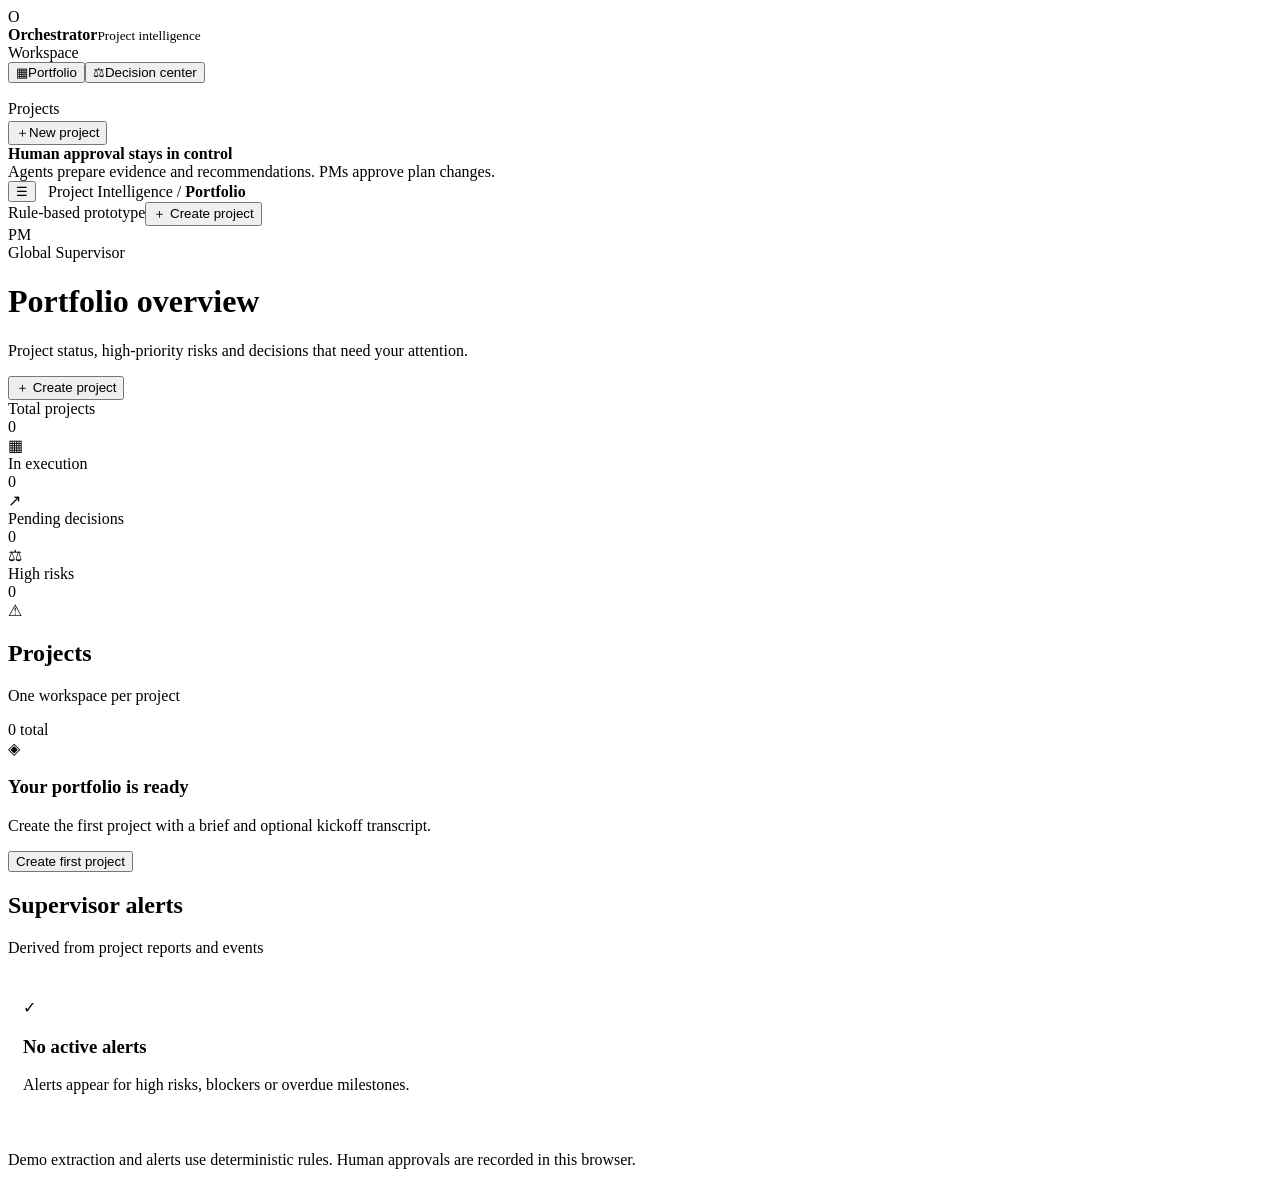
==== frontend/index.html @ 61e3d840 "feat: move existing frontend into /frontend" ====
<!doctype html>
<html lang="en">
<head>
  <meta charset="utf-8">
  <meta name="viewport" content="width=device-width, initial-scale=1">
  <meta name="theme-color" content="#f4f7fb">
  <title>Orchestrator | Project Intelligence</title>
  <link rel="stylesheet" href="styles.css">
</head>
<body>
  <div id="app"></div>
  <script src="app.js"></script>
</body>
</html>
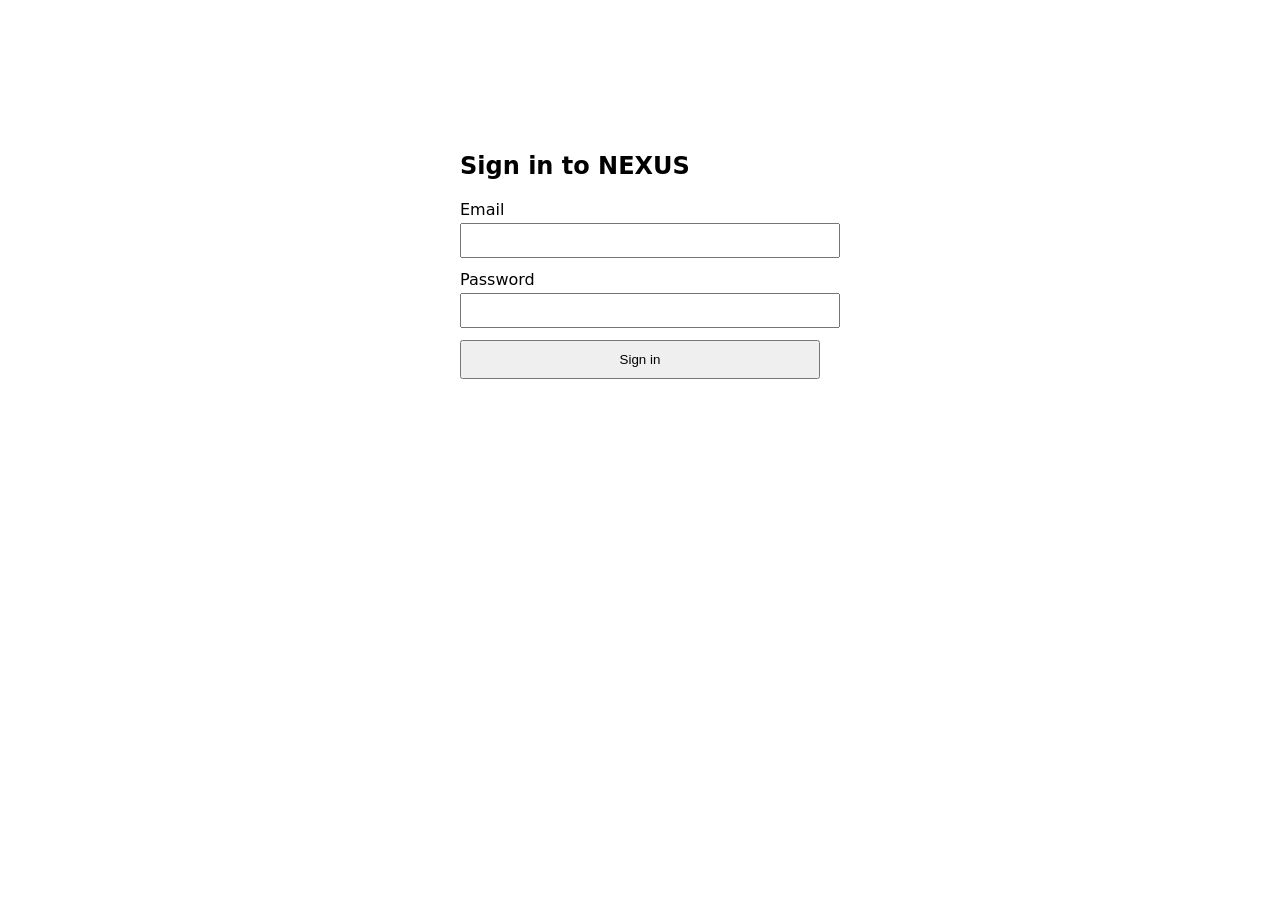
==== commit 7eeff955: "feat: frontend login screen and CORS" ====
--- a/frontend/index.html
+++ b/frontend/index.html
@@ -9,6 +9,15 @@
 </head>
 <body>
   <div id="app"></div>
-  <script src="app.js"></script>
+  <script src="auth.js"></script>
+  <script>
+    if (getToken()) {
+      const s = document.createElement("script");
+      s.src = "app.js";
+      document.body.appendChild(s);
+    } else {
+      showLogin();
+    }
+  </script>
 </body>
 </html>
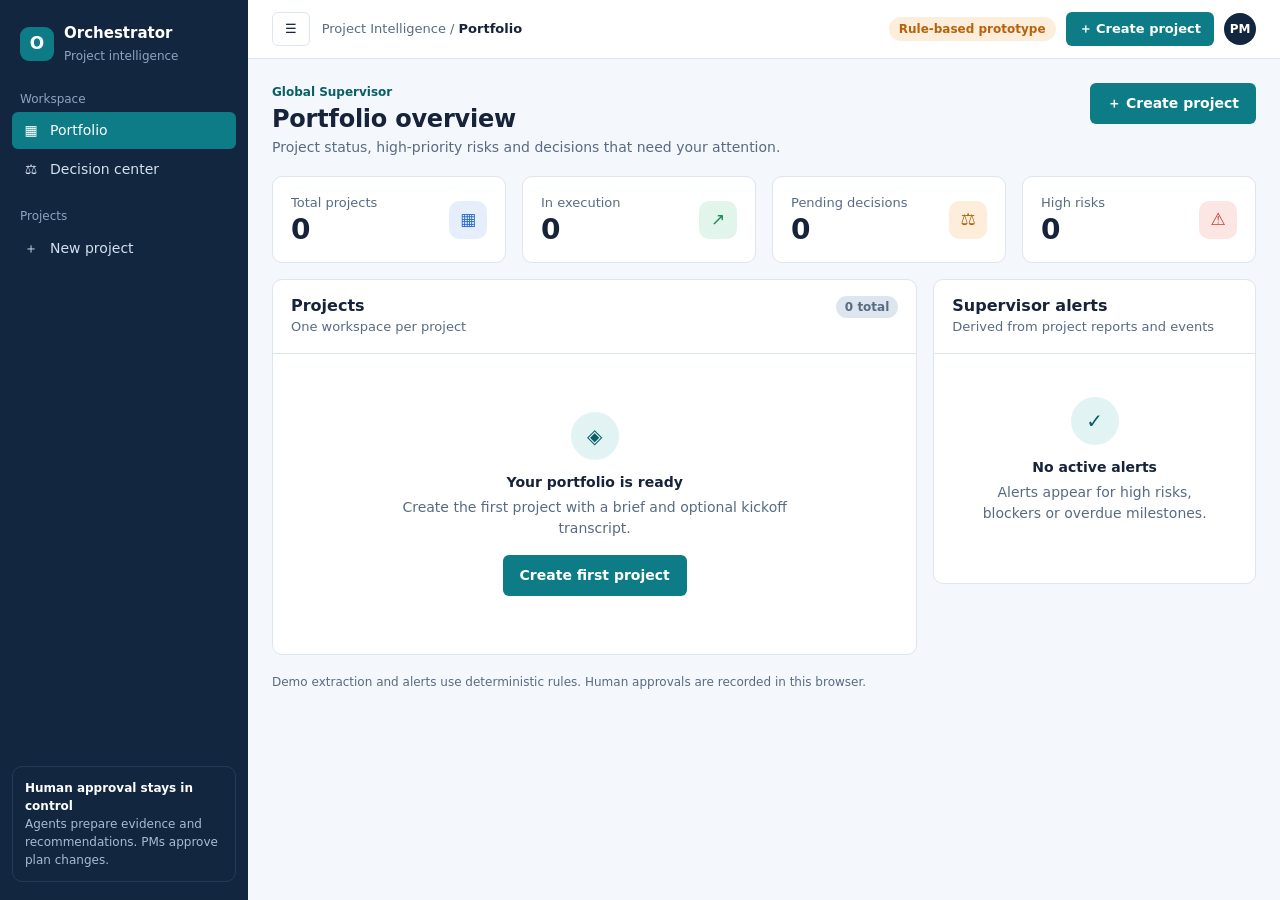
==== commit 7967b3ae: "feat(m3): NEXUS milestone 3 implementation" ====
--- a/frontend/index.html
+++ b/frontend/index.html
@@ -9,15 +9,6 @@
 </head>
 <body>
   <div id="app"></div>
-  <script src="auth.js"></script>
-  <script>
-    if (getToken()) {
-      const s = document.createElement("script");
-      s.src = "app.js";
-      document.body.appendChild(s);
-    } else {
-      showLogin();
-    }
-  </script>
+  <script src="app.js"></script>
 </body>
 </html>
--- a/frontend/styles.css
+++ b/frontend/styles.css
@@ -0,0 +1,355 @@
+/* Orchestrator | Project Intelligence — stylesheet
+   Written to match the class names used in app.js and index.html. */
+
+:root {
+  --bg: #f4f7fb;
+  --surface: #ffffff;
+  --ink: #17233a;
+  --ink-soft: #586b83;
+  --line: #dde5ef;
+  --navy: #12263f;
+  --navy-line: #243b58;
+  --accent: #0e7c86;
+  --accent-dark: #0a5f67;
+  --accent-tint: #e2f3f4;
+  --blue: #2f6fd1;
+  --blue-tint: #e6eefb;
+  --green: #1e8a54;
+  --green-tint: #e2f5ea;
+  --orange: #b8620b;
+  --orange-tint: #fdeedb;
+  --red: #c0392b;
+  --red-tint: #fbe6e3;
+  --radius: 10px;
+  --radius-sm: 6px;
+  --font: "Segoe UI", system-ui, -apple-system, "Helvetica Neue", Arial, sans-serif;
+}
+
+* { box-sizing: border-box; }
+
+html, body { margin: 0; height: 100%; }
+
+body {
+  font-family: var(--font);
+  font-size: 14px;
+  line-height: 1.5;
+  color: var(--ink);
+  background: var(--bg);
+}
+
+h1, h2, h3, p { margin: 0; }
+h1 { font-size: 24px; line-height: 1.2; letter-spacing: -0.01em; }
+h2 { font-size: 16px; line-height: 1.3; }
+h3 { font-size: 14px; }
+ul { margin: 8px 0 0; padding-left: 18px; color: var(--ink-soft); }
+li { margin-bottom: 4px; }
+
+:focus-visible {
+  outline: 2px solid var(--accent);
+  outline-offset: 2px;
+}
+
+/* ---------- Layout shell ---------- */
+.app-shell { display: flex; min-height: 100vh; }
+
+.sidebar {
+  width: 248px;
+  flex-shrink: 0;
+  background: var(--navy);
+  color: #d5e0ee;
+  padding: 18px 12px;
+  display: flex;
+  flex-direction: column;
+  position: sticky;
+  top: 0;
+  height: 100vh;
+  overflow-y: auto;
+}
+
+.brand { display: flex; align-items: center; gap: 10px; padding: 4px 8px 18px; }
+.brand strong { display: block; color: #fff; font-size: 15px; }
+.brand small { color: #8ea4bf; font-size: 12px; }
+.brand-mark {
+  width: 34px; height: 34px;
+  display: grid; place-items: center;
+  border-radius: 9px;
+  background: var(--accent);
+  color: #fff; font-weight: 700; font-size: 17px;
+}
+
+.nav-label { padding: 0 8px; margin: 6px 0 4px; font-size: 12px; color: #8ea4bf; }
+.nav { display: flex; flex-direction: column; gap: 2px; }
+.nav button {
+  display: flex; align-items: center; gap: 10px;
+  width: 100%;
+  padding: 8px 10px;
+  border: 0; border-radius: var(--radius-sm);
+  background: transparent;
+  color: #d5e0ee;
+  font: inherit; text-align: left; cursor: pointer;
+}
+.nav button:hover { background: var(--navy-line); }
+.nav button.active { background: var(--accent); color: #fff; }
+.nav-icon { width: 18px; text-align: center; flex-shrink: 0; }
+
+.sidebar-spacer { flex: 1; }
+.sidebar-note {
+  margin-top: 16px; padding: 12px;
+  border: 1px solid var(--navy-line); border-radius: var(--radius);
+  font-size: 12px; color: #a9bbd1;
+}
+.sidebar-note b { color: #fff; }
+
+.main-area { flex: 1; min-width: 0; display: flex; flex-direction: column; }
+
+.topbar {
+  display: flex; align-items: center; justify-content: space-between;
+  gap: 12px;
+  padding: 12px 24px;
+  background: var(--surface);
+  border-bottom: 1px solid var(--line);
+  position: sticky; top: 0; z-index: 5;
+}
+.crumb { color: var(--ink-soft); font-size: 13px; }
+.crumb b { color: var(--ink); }
+.top-actions { display: flex; align-items: center; gap: 10px; }
+.prototype-pill {
+  padding: 3px 10px; border-radius: 999px;
+  background: var(--orange-tint); color: var(--orange);
+  font-size: 12px; font-weight: 600;
+}
+.avatar {
+  width: 32px; height: 32px; display: grid; place-items: center;
+  border-radius: 50%; background: var(--navy); color: #fff;
+  font-size: 12px; font-weight: 600;
+}
+.mobile-menu { display: none; }
+
+.content { padding: 24px; max-width: 1180px; width: 100%; margin: 0 auto; }
+
+/* ---------- Buttons ---------- */
+.btn {
+  display: inline-flex; align-items: center; justify-content: center; gap: 6px;
+  padding: 9px 16px;
+  border: 1px solid transparent; border-radius: var(--radius-sm);
+  font: inherit; font-weight: 600; cursor: pointer;
+  transition: background 0.15s, border-color 0.15s;
+}
+.btn:disabled { opacity: 0.5; cursor: not-allowed; }
+.btn-small { padding: 6px 12px; font-size: 13px; }
+.btn-primary { background: var(--accent); color: #fff; }
+.btn-primary:hover:not(:disabled) { background: var(--accent-dark); }
+.btn-secondary { background: var(--surface); color: var(--ink); border-color: var(--line); }
+.btn-secondary:hover:not(:disabled) { border-color: var(--accent); color: var(--accent-dark); }
+.btn-danger { background: var(--surface); color: var(--red); border-color: #efc4be; }
+.btn-danger:hover:not(:disabled) { background: var(--red-tint); }
+.btn-quiet { background: transparent; color: var(--ink-soft); }
+.btn-quiet:hover:not(:disabled) { background: var(--line); }
+
+/* ---------- Cards, grids ---------- */
+.card {
+  background: var(--surface);
+  border: 1px solid var(--line);
+  border-radius: var(--radius);
+}
+.card-head {
+  display: flex; align-items: flex-start; justify-content: space-between; gap: 12px;
+  padding: 16px 18px; border-bottom: 1px solid var(--line);
+}
+.card-head p { color: var(--ink-soft); font-size: 13px; }
+.card-body { padding: 18px; }
+.section-card { padding: 18px; margin-bottom: 16px; }
+.section-intro { color: var(--ink-soft); font-size: 13px; margin: 2px 0 14px; }
+
+.grid { display: grid; gap: 16px; }
+.stats { grid-template-columns: repeat(4, 1fr); margin-bottom: 16px; }
+.dash-grid { grid-template-columns: 2fr 1fr; align-items: start; }
+.two-col { grid-template-columns: 1fr 1fr; align-items: start; }
+
+.stat { display: flex; align-items: center; justify-content: space-between; padding: 16px 18px; }
+.stat .label { color: var(--ink-soft); font-size: 13px; }
+.stat .value { font-size: 28px; font-weight: 700; line-height: 1.2; }
+.stat-icon {
+  width: 38px; height: 38px; display: grid; place-items: center;
+  border-radius: 10px; background: var(--blue-tint); color: var(--blue); font-size: 17px;
+}
+.stat-icon.green { background: var(--green-tint); color: var(--green); }
+.stat-icon.orange { background: var(--orange-tint); color: var(--orange); }
+.stat-icon.red { background: var(--red-tint); color: var(--red); }
+
+.page-head {
+  display: flex; align-items: flex-start; justify-content: space-between; gap: 16px;
+  margin-bottom: 18px;
+}
+.page-head p { color: var(--ink-soft); margin-top: 4px; max-width: 70ch; }
+.eyebrow { color: var(--accent-dark); font-size: 12px; font-weight: 600; margin-bottom: 4px; }
+.footnote { margin-top: 18px; color: var(--ink-soft); font-size: 12px; }
+
+/* ---------- Badges, text helpers ---------- */
+.badge {
+  display: inline-block; padding: 2px 9px; border-radius: 999px;
+  background: var(--line); color: var(--ink-soft);
+  font-size: 12px; font-weight: 600; white-space: nowrap;
+}
+.badge.blue { background: var(--blue-tint); color: var(--blue); }
+.badge.green { background: var(--green-tint); color: var(--green); }
+.badge.orange { background: var(--orange-tint); color: var(--orange); }
+.badge.red { background: var(--red-tint); color: var(--red); }
+.subtle { color: var(--ink-soft); font-size: 12px; }
+.hint { color: var(--ink-soft); font-size: 12px; }
+.divider { border: 0; border-top: 1px solid var(--line); margin: 16px 0; }
+.split-head { display: flex; align-items: center; justify-content: space-between; gap: 12px; margin-bottom: 8px; }
+.row-meta { display: flex; flex-wrap: wrap; align-items: center; gap: 8px; margin-top: 8px; }
+
+.progress { height: 8px; max-width: 320px; margin-top: 10px; background: var(--line); border-radius: 999px; overflow: hidden; }
+.progress span { display: block; height: 100%; background: var(--accent); border-radius: 999px; }
+
+/* ---------- Projects ---------- */
+.project-list { display: flex; flex-direction: column; gap: 12px; }
+.project-row {
+  display: flex; align-items: center; justify-content: space-between; gap: 16px;
+  padding: 14px 16px; border: 1px solid var(--line); border-radius: var(--radius);
+}
+.project-row:hover { border-color: var(--accent); }
+.project-title { font-weight: 600; font-size: 15px; }
+.project-sub { color: var(--ink-soft); font-size: 13px; }
+
+.workspace-head { display: flex; align-items: center; justify-content: space-between; gap: 16px; flex-wrap: wrap; margin-bottom: 12px; }
+.workspace-title { display: flex; align-items: center; gap: 14px; }
+.workspace-title p { color: var(--ink-soft); }
+.project-monogram {
+  width: 44px; height: 44px; display: grid; place-items: center;
+  border-radius: 12px; background: var(--navy); color: #fff; font-weight: 700; font-size: 20px;
+}
+
+.tabs { display: flex; gap: 4px; margin: 16px 0 20px; border-bottom: 1px solid var(--line); overflow-x: auto; }
+.tabs button {
+  padding: 10px 14px; border: 0; border-bottom: 2px solid transparent;
+  background: transparent; color: var(--ink-soft);
+  font: inherit; font-weight: 600; cursor: pointer; white-space: nowrap;
+}
+.tabs button:hover { color: var(--ink); }
+.tabs button.active { color: var(--accent-dark); border-bottom-color: var(--accent); }
+
+.keyvals { display: grid; grid-template-columns: 1fr 1fr; gap: 12px 16px; }
+.keyval small { display: block; color: var(--ink-soft); font-size: 12px; }
+.keyval b { font-weight: 600; }
+
+/* ---------- Workflow ---------- */
+.workflow { display: flex; flex-direction: column; gap: 4px; }
+.workflow-step { display: flex; align-items: center; gap: 12px; padding: 10px 0; border-bottom: 1px solid var(--line); }
+.workflow-step:last-child { border-bottom: 0; }
+.step-num {
+  width: 26px; height: 26px; flex-shrink: 0; display: grid; place-items: center;
+  border-radius: 50%; background: var(--line); color: var(--ink-soft); font-size: 12px; font-weight: 700;
+}
+.step-num.done { background: var(--green); color: #fff; }
+.step-copy { flex: 1; min-width: 0; }
+.step-copy b { display: block; font-size: 13px; }
+.step-copy small { color: var(--ink-soft); font-size: 12px; }
+
+/* ---------- Lists: risks, updates, items, stories, decisions ---------- */
+.risk-row, .update-row { padding: 10px 0; border-bottom: 1px solid var(--line); }
+.risk-row:last-child, .update-row:last-child { border-bottom: 0; }
+.risk-row p, .update-row p { color: var(--ink-soft); font-size: 13px; margin-top: 4px; }
+.risk-meta { display: flex; flex-wrap: wrap; align-items: center; gap: 8px; }
+
+.item-list, .decision-list { display: flex; flex-direction: column; gap: 12px; }
+.item-card, .decision-row {
+  padding: 14px 16px; background: var(--surface);
+  border: 1px solid var(--line); border-radius: var(--radius);
+}
+.item-title { font-weight: 600; }
+.item-source {
+  margin-top: 10px; padding: 8px 10px;
+  background: var(--bg); border-left: 3px solid var(--accent); border-radius: 0 var(--radius-sm) var(--radius-sm) 0;
+  color: var(--ink-soft); font-size: 13px;
+}
+.item-actions, .decision-options { display: flex; flex-wrap: wrap; gap: 8px; margin-top: 12px; }
+.decision-row p { color: var(--ink-soft); font-size: 13px; margin-top: 4px; }
+.decision-row { margin-bottom: 0; }
+.section-card .decision-row { margin-top: 12px; }
+
+.story-card { padding: 14px 0; border-top: 1px solid var(--line); }
+.story-card:first-of-type { border-top: 0; }
+.story-card p { color: var(--ink-soft); font-size: 13px; margin: 2px 0 8px; }
+.task-row {
+  display: flex; align-items: center; gap: 12px;
+  padding: 8px 10px; margin-top: 6px;
+  background: var(--bg); border-radius: var(--radius-sm);
+}
+.task-row > span:first-child { flex: 1; min-width: 0; }
+.task-owner { color: var(--ink-soft); font-size: 12px; }
+
+.alert-list { display: flex; flex-direction: column; gap: 10px; }
+.alert { padding: 10px 12px; border-radius: var(--radius-sm); border-left: 3px solid var(--blue); background: var(--blue-tint); }
+.alert.critical { border-left-color: var(--red); background: var(--red-tint); }
+.alert p { font-size: 13px; color: var(--ink-soft); }
+
+.callout {
+  padding: 12px 14px; margin-bottom: 16px;
+  border-left: 3px solid var(--accent); border-radius: 0 var(--radius-sm) var(--radius-sm) 0;
+  background: var(--accent-tint);
+}
+.callout.warning { border-left-color: var(--orange); background: var(--orange-tint); }
+
+.empty { text-align: center; padding: 40px 20px; }
+.empty-icon {
+  width: 48px; height: 48px; margin: 0 auto 12px; display: grid; place-items: center;
+  border-radius: 50%; background: var(--accent-tint); color: var(--accent-dark); font-size: 20px;
+}
+.empty p { color: var(--ink-soft); margin: 4px auto 16px; max-width: 46ch; }
+
+/* ---------- Forms and modal ---------- */
+.field { display: flex; flex-direction: column; gap: 4px; margin-bottom: 12px; }
+.field label { font-size: 13px; font-weight: 600; }
+.field input, .field textarea, .field select, .task-row select {
+  width: 100%; padding: 8px 10px;
+  border: 1px solid var(--line); border-radius: var(--radius-sm);
+  background: var(--surface); color: var(--ink); font: inherit;
+}
+.task-row select { width: auto; }
+.field textarea { min-height: 110px; resize: vertical; }
+.field input:focus, .field textarea:focus, .field select:focus { border-color: var(--accent); }
+
+.modal-backdrop {
+  position: fixed; inset: 0; z-index: 20;
+  display: grid; place-items: center; padding: 16px;
+  background: rgba(18, 38, 63, 0.55);
+}
+.modal {
+  width: 100%; max-width: 680px; max-height: 92vh; overflow-y: auto;
+  background: var(--surface); border-radius: 14px;
+}
+.modal-head { display: flex; align-items: flex-start; justify-content: space-between; gap: 12px; padding: 18px 22px; border-bottom: 1px solid var(--line); }
+.modal-head p { color: var(--ink-soft); font-size: 13px; margin-top: 2px; }
+.close-x { border: 0; background: transparent; color: var(--ink-soft); font-size: 24px; line-height: 1; cursor: pointer; }
+.modal-body { padding: 18px 22px; }
+.modal-foot { display: flex; justify-content: flex-end; gap: 10px; padding: 14px 22px; border-top: 1px solid var(--line); }
+.form-grid { display: grid; grid-template-columns: 1fr 1fr; gap: 0 16px; }
+.form-grid .full { grid-column: 1 / -1; }
+
+/* ---------- Responsive ---------- */
+@media (max-width: 960px) {
+  .stats { grid-template-columns: repeat(2, 1fr); }
+  .dash-grid, .two-col { grid-template-columns: 1fr; }
+}
+
+@media (max-width: 760px) {
+  .sidebar {
+    position: fixed; z-index: 15; left: 0; top: 0;
+    transform: translateX(-100%);
+    transition: transform 0.2s ease;
+  }
+  .sidebar.open { transform: translateX(0); }
+  .mobile-menu { display: inline-flex; }
+  .topbar, .content { padding-left: 14px; padding-right: 14px; }
+  .prototype-pill { display: none; }
+  .form-grid, .keyvals { grid-template-columns: 1fr; }
+  .project-row, .page-head { flex-direction: column; align-items: stretch; }
+  .task-row { flex-wrap: wrap; }
+}
+
+@media (prefers-reduced-motion: reduce) {
+  * { transition: none !important; }
+}
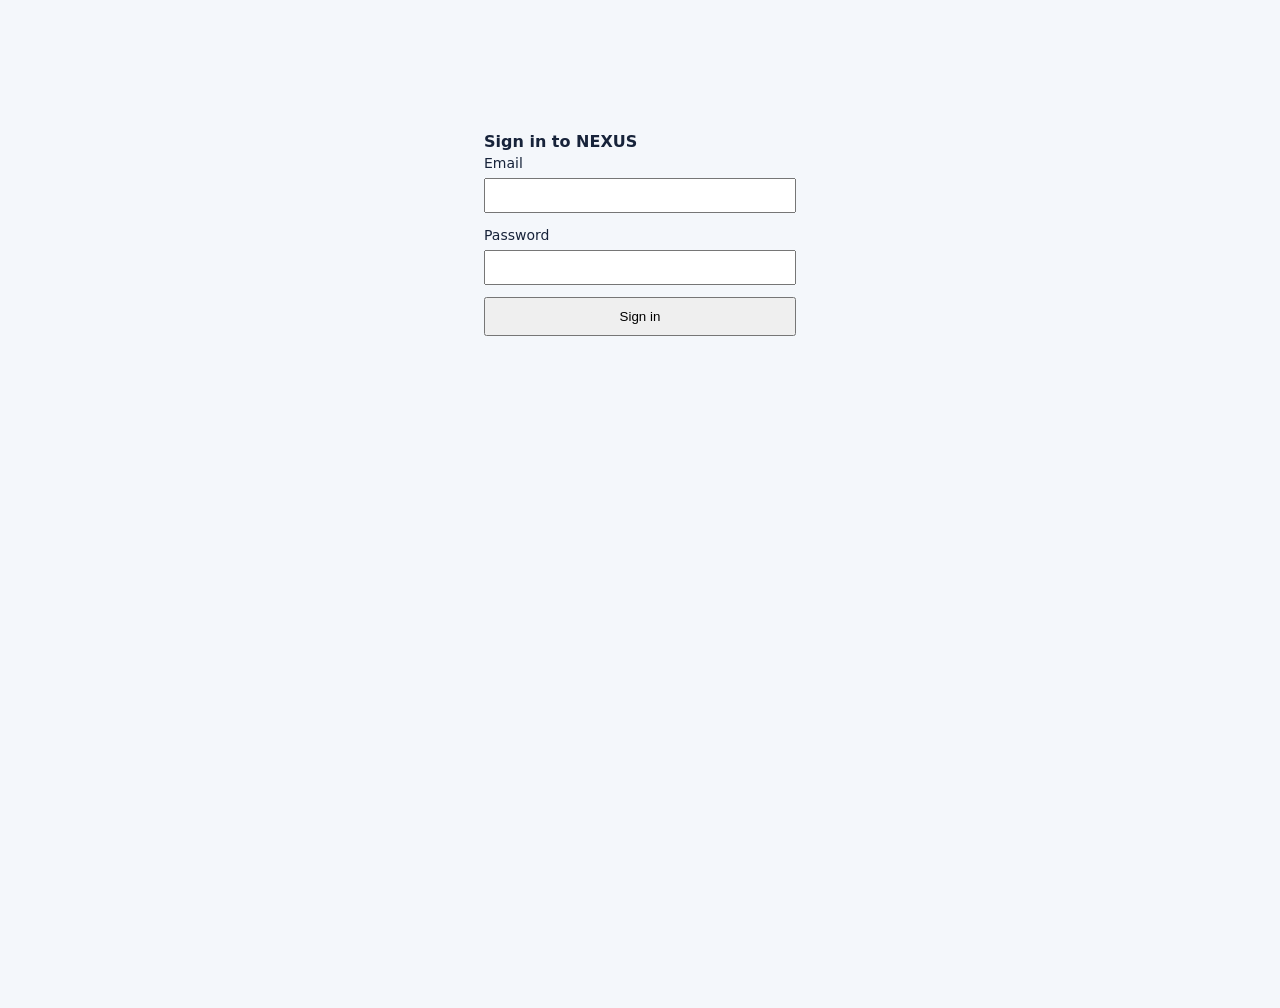
==== commit 28e662c6: "fix(m2): restore API-connected frontend overwritten by merge" ====
--- a/frontend/index.html
+++ b/frontend/index.html
@@ -9,6 +9,15 @@
 </head>
 <body>
   <div id="app"></div>
-  <script src="app.js"></script>
+  <script src="auth.js"></script>
+  <script>
+    if (getToken()) {
+      const s = document.createElement("script");
+      s.src = "app.js";
+      document.body.appendChild(s);
+    } else {
+      showLogin();
+    }
+  </script>
 </body>
 </html>
